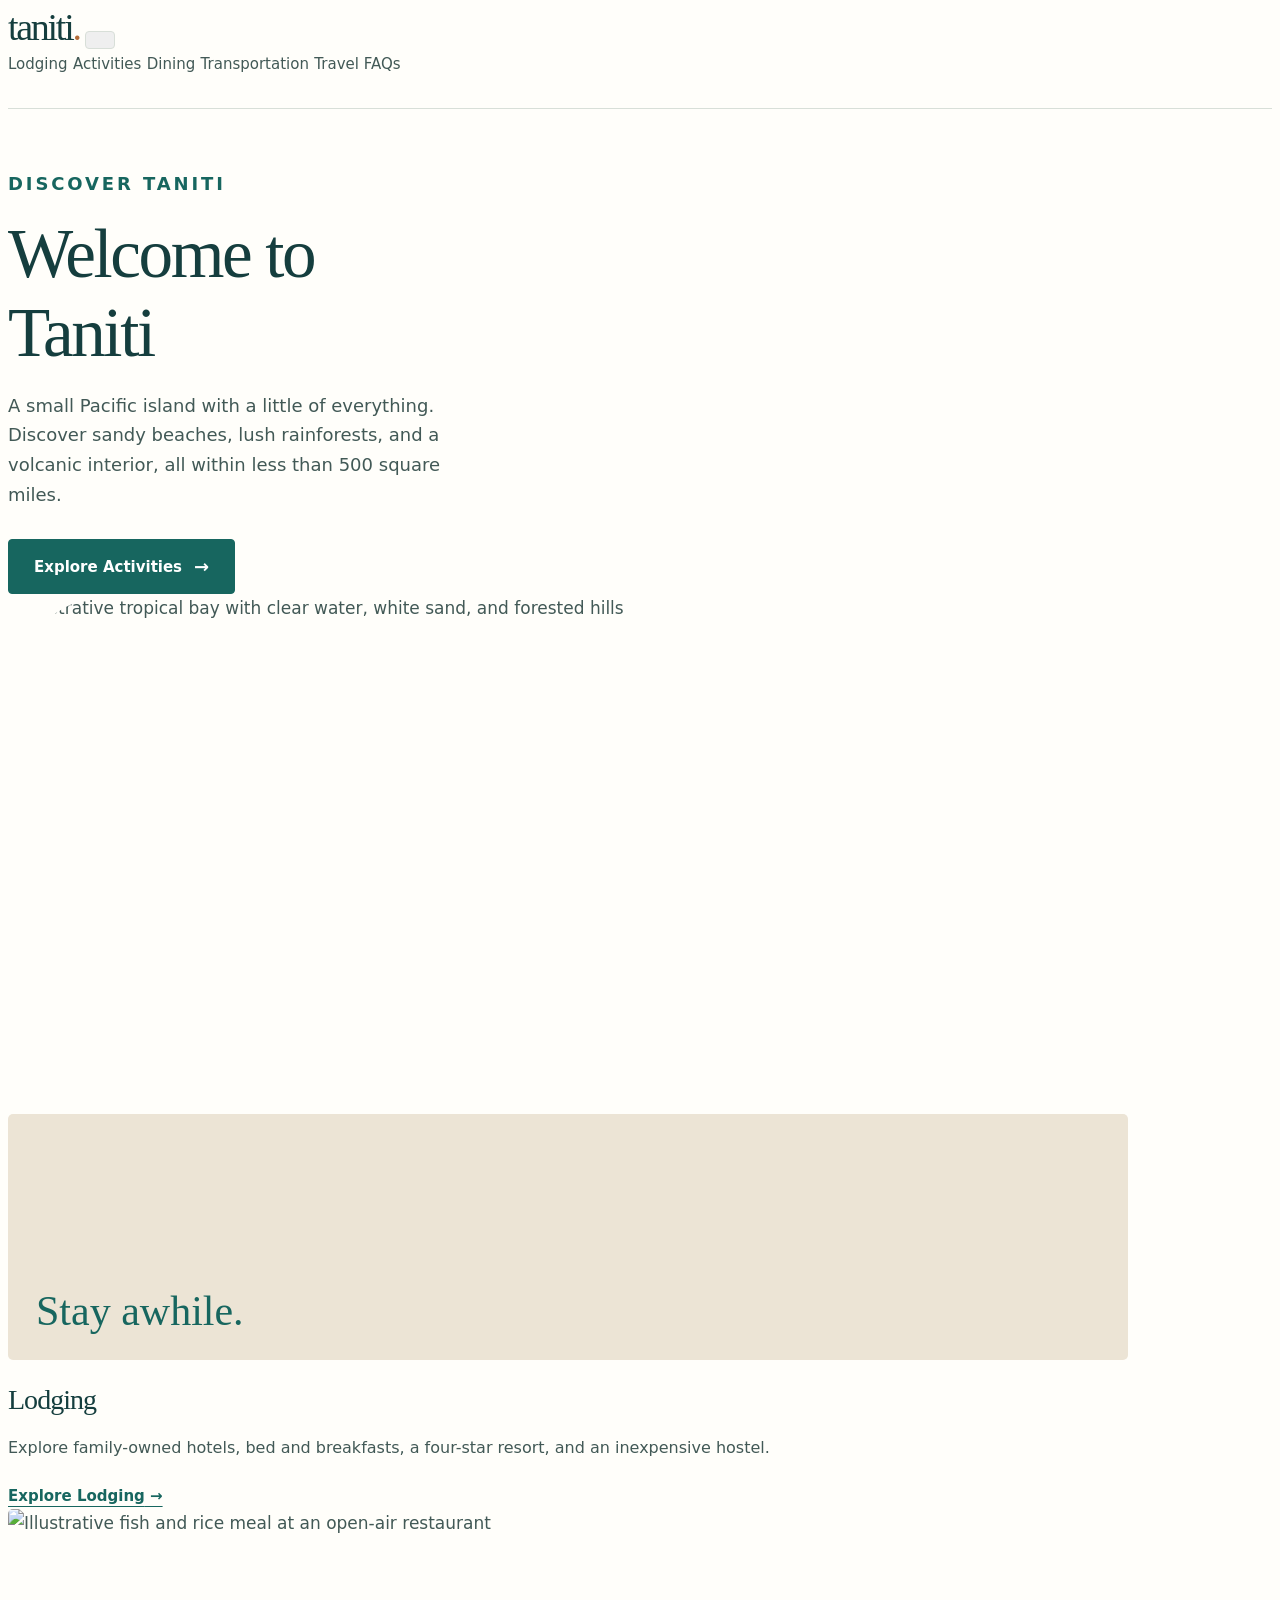
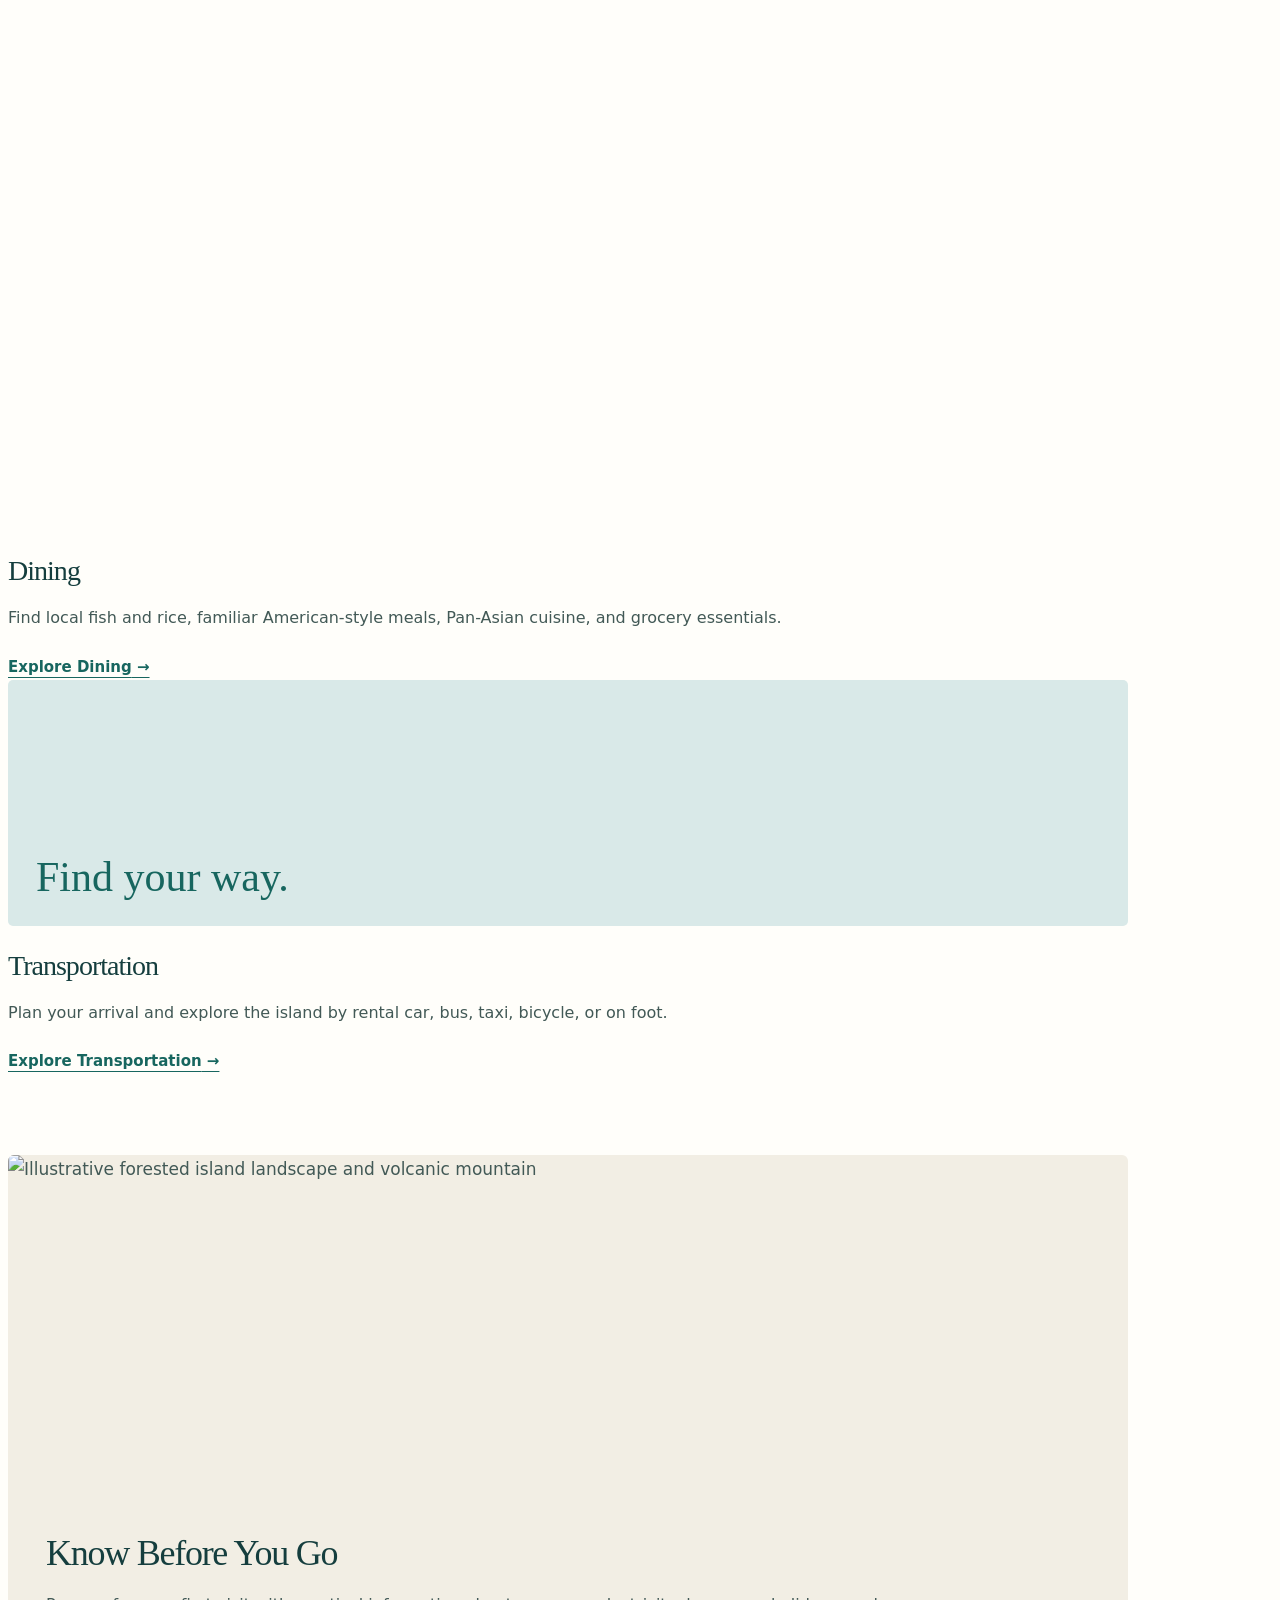
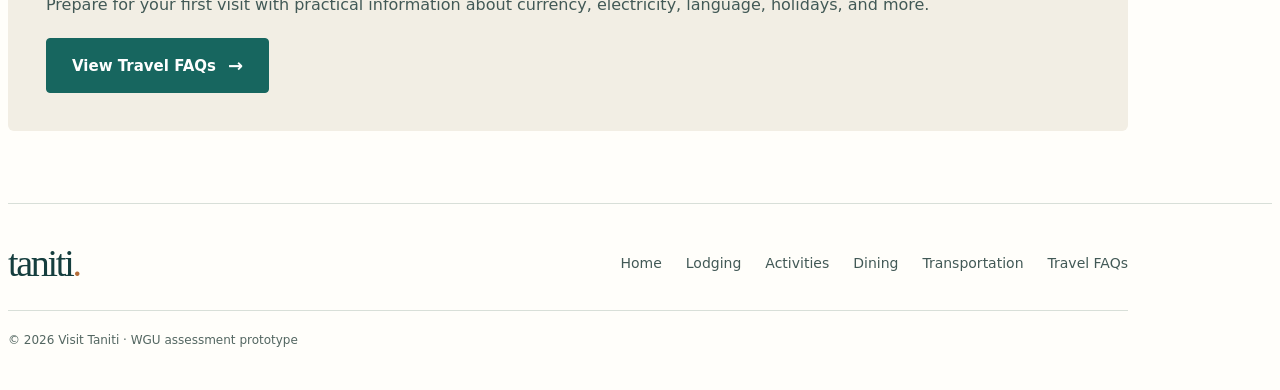
==== index.html @ 632cdb4e "initial commit" ====
<!doctype html>
<html lang="en">
<head>
  <meta charset="utf-8">
  <meta name="viewport" content="width=device-width, initial-scale=1">
  <meta name="description" content="Plan a visit to Taniti. Explore lodging, activities, dining, transportation, and essential travel information.">
  <title>Welcome to Taniti | Visit Taniti</title>
  <link rel="stylesheet" href="assets/vendor/bootstrap/bootstrap.min.css">
  <link rel="stylesheet" href="styles.css">
  <script src="assets/vendor/bootstrap/bootstrap.bundle.min.js" defer></script> 
  <script src="script.js" defer></script>
  <noscript>
  <style>
  .navbar-collapse.collapse {
    display: block;
  }
  .menu-toggle {
    display: none;
  }
  .accordion-collapse.collapse {
    display: block;
  }
  </style>
  </noscript>
</head>
<body>
  <a class="skip-link" href="#main-content">Skip to content</a>
  <header class="site-header navbar navbar-expand-md">
    <div class="container header-inner"> <a class="brand" href="index.html" aria-label="Visit Taniti home">taniti<span>.</span></a>
      <button class="menu-toggle navbar-toggler" data-bs-toggle="collapse" data-bs-target="#primary-navigation" type="button" aria-controls="primary-navigation" aria-expanded="false" aria-label="Toggle navigation menu"><span class="navbar-toggler-icon" aria-hidden="true"></span></button>
      <nav id="primary-navigation" class="collapse navbar-collapse" aria-label="Main navigation">
        <div class="primary-nav navbar-nav ms-auto">
          <a href="lodging.html">Lodging</a>
          <a href="activities.html">Activities</a>
          <a href="dining.html">Dining</a>
          <a href="transportation.html">Transportation</a>
          <a href="faqs.html">Travel FAQs</a>
        </div>
      </nav>
    </div>
  </header>
  <main id="main-content" class="container">
    <section class="hero row align-items-center">
      <div class="col-md-6">
        <p class="eyebrow">Discover Taniti</p>
        <h1>Welcome to<br>
          Taniti</h1>
        <p>A small Pacific island with a little of everything. Discover sandy beaches, lush rainforests, and a volcanic interior, all within less than 500 square miles.</p>
        <a class="button" href="activities.html">Explore Activities</a></div>
      <div class="col-md-6"> <img src="assets/coast.png" alt="Illustrative tropical bay with clear water, white sand, and forested hills" width="1536" height="1024" fetchpriority="high"></div>
    </section>
    <section class="section" aria-label="Plan your trip">
      <div class="row row-cols-1 row-cols-md-3 content-grid">
        <div class="col">
          <article class="image-card">
            <div class="card-visual sand" aria-hidden="true"><span class="visual-word">Stay awhile.</span></div>
            <h2 style="font-size:28px">Lodging</h2>
            <p>Explore family-owned hotels, bed and breakfasts, a four-star resort, and an inexpensive hostel.</p>
            <a class="text-link" href="lodging.html">Explore Lodging</a></article>
        </div>
        <div class="col">
          <article class="image-card"><img src="assets/local-cuisine.png" alt="Illustrative fish and rice meal at an open-air restaurant" width="1536" height="1024" loading="lazy" >
            <h2 style="font-size:28px">Dining</h2>
            <p>Find local fish and rice, familiar American-style meals, Pan-Asian cuisine, and grocery essentials.</p>
            <a class="text-link" href="dining.html">Explore Dining</a></article>
        </div>
        <div class="col">
          <article class="image-card">
            <div class="card-visual water" aria-hidden="true"><span class="visual-word">Find your way.</span></div>
            <h2 style="font-size:28px">Transportation</h2>
            <p>Plan your arrival and explore the island by rental car, bus, taxi, bicycle, or on foot.</p>
            <a class="text-link" href="transportation.html">Explore Transportation</a></article>
        </div>
      </div>
    </section>
    <section class="feature row g-0 align-items-center">
      <div class="col-md-6"><img src="assets/rainforest.png" alt="Illustrative forested island landscape and volcanic mountain" width="1536" height="1024" loading="lazy" ></div>
      <div class="feature-copy col-md-6">
        <h2>Know Before You Go</h2>
        <p>Prepare for your first visit with practical information about currency, electricity, language, holidays, and more.</p>
        <a class="button" href="faqs.html">View Travel FAQs</a></div>
    </section>
  </main>
  <footer class="site-footer">
    <div class="container">
      <div class="footer-top"><a class="brand" href="index.html" aria-label="Visit Taniti home">taniti<span>.</span></a>
        <nav class="footer-nav" aria-label="Footer navigation">
          <a href="index.html">Home</a>
          <a href="lodging.html">Lodging</a>
          <a href="activities.html">Activities</a>
          <a href="dining.html">Dining</a>
          <a href="transportation.html">Transportation</a>
          <a href="faqs.html">Travel FAQs</a>
        </nav>
      </div>
      <div class="credits">
        <p>© 2026 Visit Taniti · WGU assessment prototype</p>
      </div>
    </div>
  </footer>
</body>
</html>
---- styles.css ----
:root {
  --ink: #153e3e;
  --body: #425956;
  --teal: #17665f;
  --teal-dark: #104c47;
  --paper: #fffefa;
  --sand: #f2eee4;
  --line: #d8dfd8;
  --muted: #e7eeea;
  --accent: #b46c38;
  --width: 1120px;
}
html {
  scroll-padding-top: 24px;
}
body {
  background: var(--paper);
  color: var(--body);
  font: 17px/1.65 Inter, system-ui, sans-serif;
}
a {
  color: var(--teal);
  text-underline-offset: 5px;
}
a:hover {
  color: var(--teal-dark);
}
img {
  display: block;
  width: 100%;
  height: auto;
}
h1,
h2,
h3 {
  color: var(--ink);
  line-height: 1.15;
  margin: 0 0 18px;
  letter-spacing: -0.035em;
}
h1,
h2 {
  font-family: Baskervville, Georgia, serif;
  font-weight: 400;
}
h1 {
  font-size: clamp(44px, 5.4vw, 72px);
}
h2 {
  font-size: clamp(32px, 3.5vw, 44px);
}
h3 {
  font-size: 22px;
  font-weight: 650;
  letter-spacing: -0.025em;
}
p {
  margin: 0 0 20px;
}
:focus-visible {
  outline: 3px solid #b46c38;
  outline-offset: 5px;
}
.container {
  width: min(var(--width), calc(100% - 64px));
  max-width: var(--width);
  padding-inline: 0;
}
.skip-link {
  position: absolute;
  top: -100px;
  left: 12px;
  z-index: 20;
  padding: 12px 20px;
  background: white;
}
.skip-link:focus {
  top: 12px;
}
.site-header {
  border-bottom: 1px solid var(--line);
  background: var(--paper);
}
.header-inner {
  min-height: 100px;
  gap: 32px;
}
.brand {
  color: var(--ink);
  text-decoration: none;
  font: 400 38px/1 Baskervville, Georgia, serif;
  letter-spacing: -0.06em;
}
.brand span {
  color: var(--accent);
}
.primary-nav {
  gap: 28px;
  align-items: center;
}
.primary-nav a {
  color: var(--body);
  text-decoration: none;
  font-size: 15px;
  padding: 12px 0;
  white-space: nowrap;
}
.primary-nav a:hover,
.primary-nav a[aria-current] {
  color: var(--teal);
  text-decoration: underline;
  text-decoration-thickness: 2px;
}
.menu-toggle {
  border: 1px solid var(--line);
  border-radius: 4px;
  padding: 8px 14px;
  color: var(--ink);
}
.button {
  display: inline-flex;
  align-items: center;
  justify-content: center;
  padding: 13px 25px;
  background: var(--teal);
  color: white;
  border: 1px solid var(--teal);
  border-radius: 4px;
  font-size: 15px;
  font-weight: 600;
  text-decoration: none;
  line-height: 1.5;
  gap: 12px;
}
.button::after {
  content: "→";
  font-size: 18px;
}
.button:hover {
  background: var(--teal-dark);
  color: white;
}
.button.no-arrow::after {
  content: none;
}
.text-link {
  display: inline-block;
  font-size: 15px;
  font-weight: 650;
}
.text-link::after {
  content: " →";
}
.eyebrow {
  color: var(--teal);
  text-transform: uppercase;
  font-size: 12px;
  font-weight: 700;
  letter-spacing: 0.16em;
  margin-bottom: 15px;
}
.page-intro {
  text-align: center;
  max-width: 740px;
  margin: auto;
  padding: 76px 0 60px;
}
.page-intro p:last-child {
  margin-bottom: 0;
}
.section {
  padding-block: 40px;
}
.section-heading {
  margin-bottom: 30px;
}
.section-heading p {
  max-width: 660px;
  margin: 0 auto 2rem;
}
.hero {
  --bs-gutter-x: 60px;
  padding-block: 60px 40px;
}
.hero p {
  max-width: 440px;
  font-size: 18px;
}
.hero .button {
  margin-top: 10px;
}
.hero img {
  height: 440px;
  object-fit: cover;
  border-radius: 110px 4px 4px 4px;
}
.content-grid {
  --bs-gutter-x: 32px;
  --bs-gutter-y: 32px;
}
.image-card img {
  aspect-ratio: 1.8;
  object-fit: cover;
  border-radius: 5px;
  margin-bottom: 24px;
}
.image-card h3 {
  margin-bottom: 12px;
}
.image-card p {
  font-size: 16px;
}
.card-visual {
  height: 190px;
  border-radius: 5px;
  background: var(--muted);
  padding: 28px;
  display: flex;
  align-items: flex-end;
  margin-bottom: 24px;
}
.card-visual .visual-word {
  font: 400 42px/1 Baskervville, Georgia, serif;
  color: var(--teal);
}
.card-visual.sand {
  background: #ece4d5;
}
.card-visual.water {
  background: #d9e9e8;
}
.feature {
  background: var(--sand);
  border-radius: 6px;
  overflow: hidden;
  margin-block: 40px 72px;
}
.feature img {
  height: 340px;
  object-fit: cover;
}
.feature-copy {
  padding: 38px;
}
.feature h2 {
  font-size: 36px;
}
.feature p {
  font-size: 16px;
}
.info-grid {
  --bs-gutter-y: 36px;
}
.info-item {
  display: flex;
  gap: 20px;
  align-items: flex-start;
}
.info-item .icon {
  flex: 0 0 48px;
  width: 48px;
  height: 48px;
  background: var(--muted);
  border-radius: 50%;
  display: grid;
  place-items: center;
  color: var(--teal);
  font-size: 22px;
  font-weight: 500;
}
.info-item p {
  font-size: 16px;
  margin-bottom: 0;
}
.info-item h3 {
  margin: 3px 0 12px;
}
.note {
  border-top: 1px solid var(--line);
  padding-block: 30px;
}
.note h2 {
  font-size: 30px;
}
.narrow {
  max-width: 850px;
  margin-inline: auto;
}
.reservation-link {
  margin-bottom: 32px;
}
.reservation {
  padding-top: 34px;
  border-top: 1px solid var(--line);
  scroll-margin-top: 20px;
}
.reservation ol {
  padding-left: 24px;
}
.reservation li {
  margin-bottom: 10px;
}
.sample-listing {
  background: var(--sand);
  padding: 28px;
  margin-top: 28px;
  border-radius: 5px;
  display: flex;
  justify-content: space-between;
  gap: 28px;
  align-items: center;
}
.sample-listing p {
  margin: 0;
  font-size: 15px;
}
.sample-listing .button {
  flex-shrink: 0;
}
.sample-label {
  display: block;
  font-size: 12px;
  color: var(--body);
  font-weight: 600;
  margin-bottom: 10px;
}
.sample-listing h3 {
  margin-bottom: 8px;
}
.cta {
  text-align: center;
  padding: 48px 28px;
  background: var(--sand);
  border-radius: 5px;
  margin: 32px 0 72px;
}
.cta h2 {
  margin-bottom: 14px;
}
.cta p {
  max-width: 650px;
  margin: 0 auto 22px;
}
.meta {
  color: var(--teal);
  font-size: 13px;
  font-weight: 650;
  margin-bottom: 12px;
}
.dining-feature {
  height: 260px;
  object-fit: cover;
  border-radius: 5px;
  margin-bottom: 32px;
}
.restaurant-card {
  border-top: 2px solid var(--teal);
  padding-top: 22px;
}
.restaurant-card p {
  font-size: 16px;
}
.faq-list {
  margin: 0 auto 48px;
  max-width: 850px;
  --bs-accordion-bg: transparent;
  --bs-accordion-border-color: var(--line);
  --bs-accordion-btn-color: var(--ink);
  --bs-accordion-active-color: var(--ink);
  --bs-accordion-active-bg: transparent;
}
.faq-list .accordion-item:first-child { border-top: 1px solid var(--line); }
.faq-list .accordion-item:last-child { border-bottom: 1px solid var(--line); }
.faq-list .accordion-button {
  padding: 25px 0;
  font: 600 17px/1.5 Inter, system-ui, sans-serif;
  letter-spacing: normal;
  box-shadow: none;
  gap: 20px;
}
.faq-list .accordion-button::after {
  content: '+';
  background: none;
  width: 26px;
  height: auto;
  color: var(--teal);
  font-size: 26px;
  font-weight: 400;
  transform: none;
}
.faq-list .accordion-button:not(.collapsed)::after { content: '−'; }
.faq-list .accordion-body { padding: 0 32px 0 0; font-size: 16px; }
.arrival-card {
  border: 1px solid var(--line);
  border-radius: 5px;
  overflow: hidden;
}
.arrival-body {
  padding: 26px;
}
.arrival-body p {
  font-size: 16px;
  margin-bottom: 0;
}
.arrival-title {
  padding: 32px;
  background: var(--muted);
  color: var(--teal);
  font: 400 36px/1.3 Baskervville, Georgia, serif;
  min-height: 145px;
  display: flex;
  align-items: end;
}
.site-footer {
  border-top: 1px solid var(--line);
  padding: 40px 0 25px;
  margin-top: 36px;
}
.footer-top {
  display: flex;
  justify-content: space-between;
  gap: 30px;
  align-items: center;
  margin-bottom: 28px;
}
.footer-nav {
  display: flex;
  flex-wrap: wrap;
  gap: 12px 24px;
}
.footer-nav a {
  font-size: 14px;
  color: var(--body);
  text-decoration: none;
}
.footer-nav a:hover {
  text-decoration: underline;
}
.credits {
  border-top: 1px solid var(--line);
  padding-top: 20px;
  font-size: 12px;
  line-height: 1.6;
  color: #536661;
}
.credits p {
  margin-bottom: 7px;
}
.modal { --bs-modal-width: 580px; }
.modal-content {
  border: 0;
  border-radius: 8px;
  color: var(--body);
  background: var(--paper);
}
.modal-body { padding: 36px; }
.modal-backdrop { --bs-backdrop-bg: #0c2624; --bs-backdrop-opacity: .65; }
.modal h2 { padding-right: 30px; font-size: 34px; }
.modal ul { padding-left: 22px; }
.modal li { margin-bottom: 10px; }
.dialog-close {
  position: absolute;
  top: 12px;
  right: 12px;
  width: 40px;
  height: 40px;
  border: 0;
  color: var(--ink);
  background: var(--muted);
  border-radius: 50%;
  font-size: 24px;
}
.dialog-notice {
  background: var(--sand);
  padding: 16px;
  font-size: 14px;
  border-radius: 4px;
}
@media (max-width: 900px) {
  .primary-nav {
    gap: 18px;
  }
  .primary-nav a {
    font-size: 14px;
  }
  .hero {
    --bs-gutter-x: 32px;
  }
  .hero img {
    height: 390px;
  }
  .footer-top {
    align-items: flex-start;
    flex-direction: column;
  }
  .sample-listing {
    align-items: flex-start;
    flex-direction: column;
  }
}
@media (max-width: 767.98px) {
  .container {
    width: calc(100% - 40px);
  }
  .site-header > .header-inner {
    /* Reserve the same top row throughout the collapse animation. */
    display: grid;
    grid-template-columns: 1fr auto;
    grid-template-rows: 80px auto;
    min-height: 80px;
    gap: 0;
  }
  .header-inner > .navbar-collapse {
    grid-column: 1 / -1;
    grid-row: 2;
    width: 100%;
  }
  .brand {
    font-size: 34px;
  }
  .primary-nav {
    width: 100%;
    align-items: stretch;
    gap: 0;
    padding: 12px 0 20px;
  }
  .primary-nav a {
    padding: 10px 0;
    font-size: 16px;
  }
  .hero {
    padding-top: 36px;
    --bs-gutter-x: 0;
    row-gap: 32px;
  }
  .hero img {
    height: 300px;
    border-top-left-radius: 70px;
  }
  .hero p {
    font-size: 17px;
  }
  .page-intro {
    padding: 46px 0 36px;
  }
  .section {
    padding-block: 26px;
  }
  .feature {
    margin-block: 26px 40px;
  }
  .feature img {
    height: 230px;
  }
  .feature-copy {
    padding: 28px;
  }
  .card-visual {
    height: 150px;
  }
  .cta {
    padding: 32px 22px;
    margin-bottom: 40px;
  }
  .cta h2 {
    font-size: 33px;
  }
  .faq-list .accordion-button {
    font-size: 16px;
  }
  .footer-nav {
    gap: 16px 24px;
  }
  .modal-body {
    padding: 28px;
  }
}

/* Keep the original header dimensions while Bootstrap controls collapse. */
.site-header.navbar { padding: 0; }
.site-header .navbar-collapse { flex-grow: 0; }
.menu-toggle { line-height: 1.65; font-size: 17px; }
.accordion-button:focus-visible, .menu-toggle:focus-visible { outline: 3px solid var(--accent); outline-offset: 5px; box-shadow: none; }
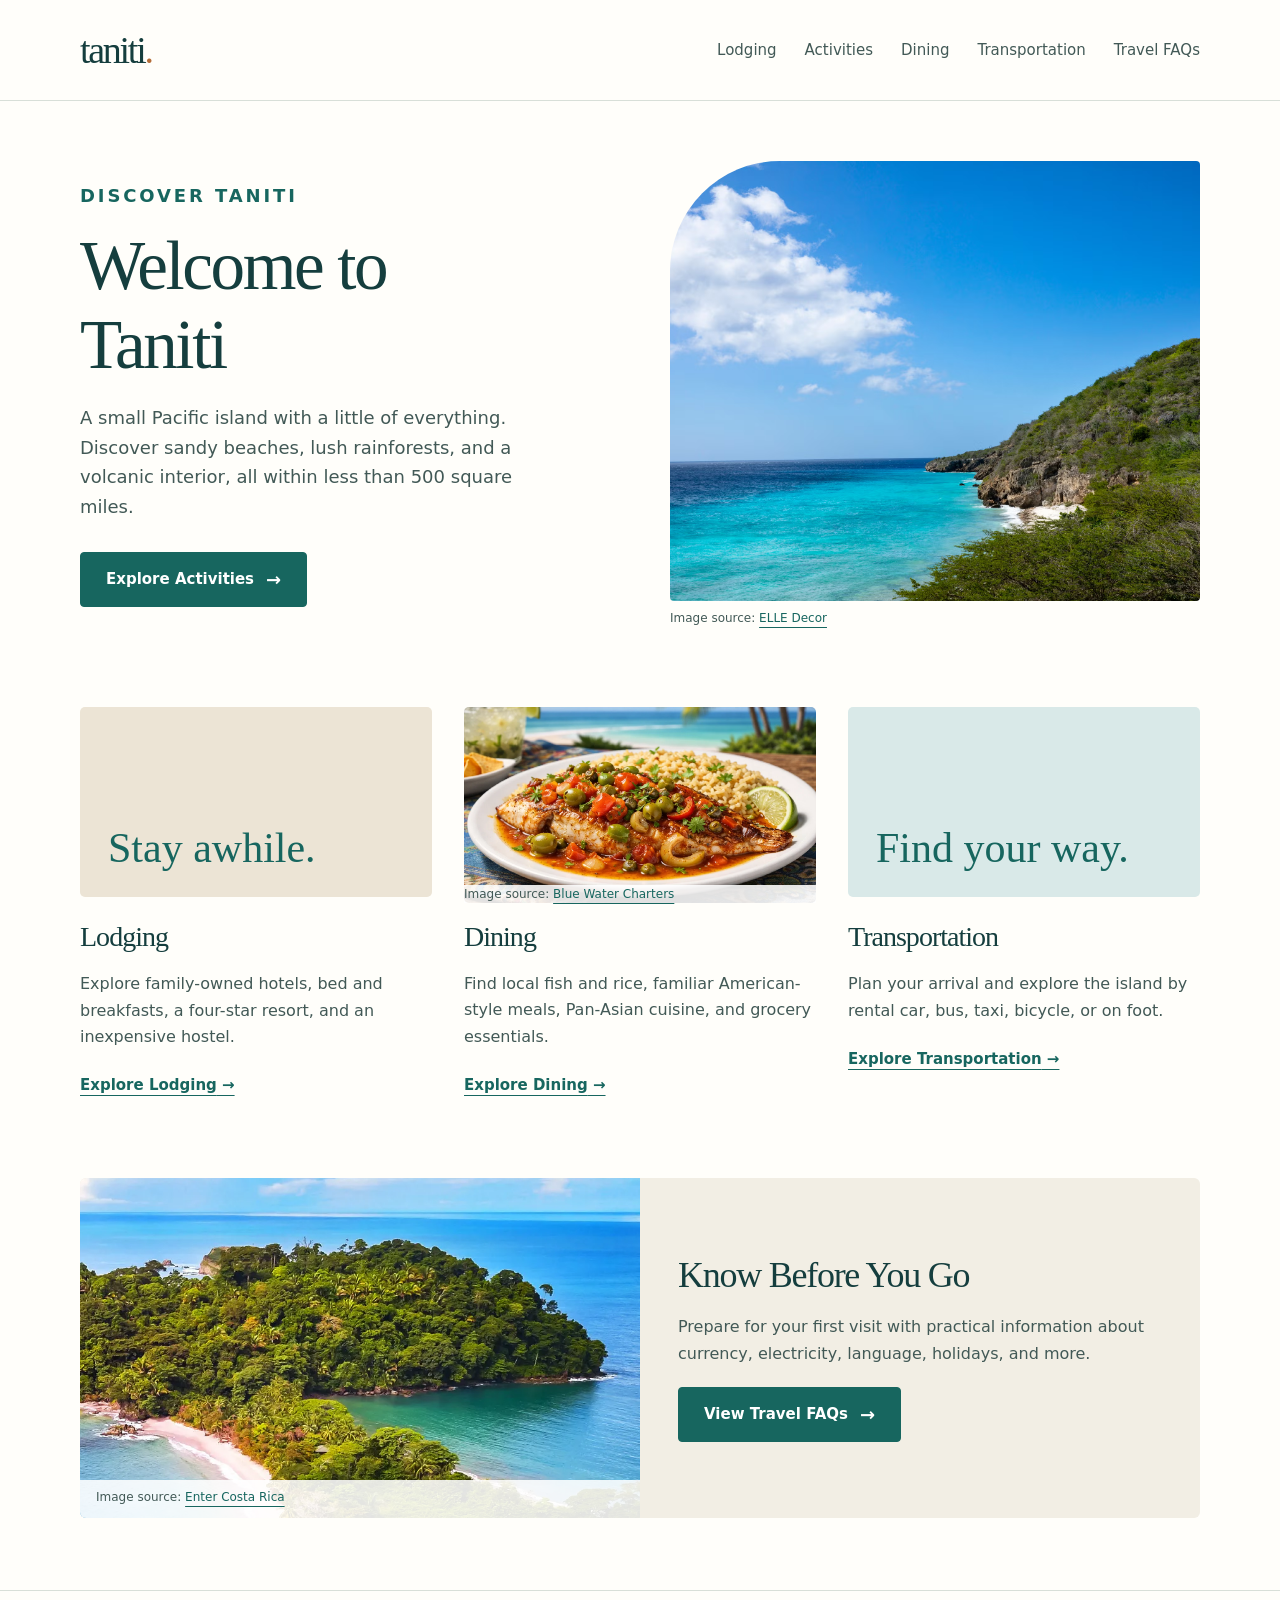
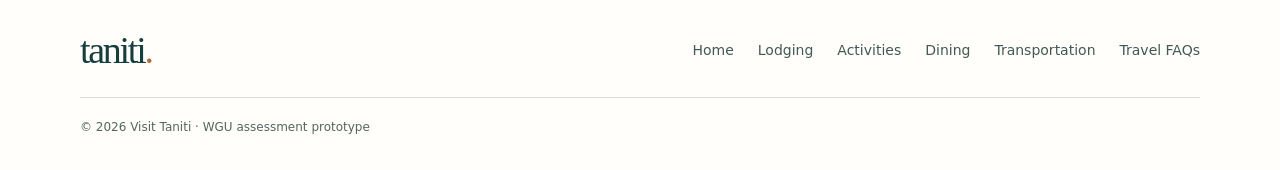
==== commit 1c1f9bc2: "update images, add captions" ====
--- a/index.html
+++ b/index.html
@@ -47,7 +47,10 @@
           Taniti</h1>
         <p>A small Pacific island with a little of everything. Discover sandy beaches, lush rainforests, and a volcanic interior, all within less than 500 square miles.</p>
         <a class="button" href="activities.html">Explore Activities</a></div>
-      <div class="col-md-6"> <img src="assets/coast.png" alt="Illustrative tropical bay with clear water, white sand, and forested hills" width="1536" height="1024" fetchpriority="high"></div>
+      <div class="col-md-6"> <figure class="image-figure">
+          <img src="assets/coast.png" alt="tropical bay with clear water, white sand, and forested hills" width="1536" height="1024" fetchpriority="high">
+          <figcaption class="figure-caption">Image source: <a href="https://www.elledecor.com/life-culture/travel/g42723946/white-sand-beaches/">ELLE Decor</a></figcaption>
+        </figure></div>
     </section>
     <section class="section" aria-label="Plan your trip">
       <div class="row row-cols-1 row-cols-md-3 content-grid">
@@ -59,7 +62,10 @@
             <a class="text-link" href="lodging.html">Explore Lodging</a></article>
         </div>
         <div class="col">
-          <article class="image-card"><img src="assets/local-cuisine.png" alt="Illustrative fish and rice meal at an open-air restaurant" width="1536" height="1024" loading="lazy" >
+          <article class="image-card"><figure class="image-figure">
+          <img src="assets/local-cuisine.png" alt="fish and rice meal at an open-air restaurant" width="1536" height="1024" loading="lazy" >
+          <figcaption class="figure-caption">Image source: <a href="https://www.bluewatercharter30a.com/red-snapper-recipes">Blue Water Charters</a></figcaption>
+        </figure>
             <h2 style="font-size:28px">Dining</h2>
             <p>Find local fish and rice, familiar American-style meals, Pan-Asian cuisine, and grocery essentials.</p>
             <a class="text-link" href="dining.html">Explore Dining</a></article>
@@ -74,7 +80,10 @@
       </div>
     </section>
     <section class="feature row g-0 align-items-center">
-      <div class="col-md-6"><img src="assets/rainforest.png" alt="Illustrative forested island landscape and volcanic mountain" width="1536" height="1024" loading="lazy" ></div>
+      <div class="col-md-6"><figure class="image-figure">
+          <img src="assets/rainforest.png" alt="forested island landscape and volcanic mountain" width="1536" height="1024" loading="lazy" >
+          <figcaption class="figure-caption">Image source: <a href="https://www.entercostarica.com/destinations/central-pacific/manuel-antonio">Enter Costa Rica</a></figcaption>
+        </figure></div>
       <div class="feature-copy col-md-6">
         <h2>Know Before You Go</h2>
         <p>Prepare for your first visit with practical information about currency, electricity, language, holidays, and more.</p>
--- a/styles.css
+++ b/styles.css
@@ -29,6 +29,28 @@
   display: block;
   width: 100%;
   height: auto;
+}
+.image-figure {
+  margin: 0;
+}
+.image-figure .figure-caption {
+  margin-top: 8px;
+  color: var(--body);
+  font-size: 12px;
+  line-height: 1.5;
+}
+.content-grid .image-figure .figure-caption {
+    margin-top: -18px;
+    background: #ffffffe0;
+    z-index: 1;
+    position: relative;
+    margin-bottom: 18px;
+}
+.feature .figure-caption {
+    margin-top: -38px;
+    padding: 8px 16px 12px;
+    background: #ffffffe0;
+    position: relative;
 }
 h1,
 h2,
@@ -202,10 +224,10 @@
   aspect-ratio: 1.8;
   object-fit: cover;
   border-radius: 5px;
-  margin-bottom: 24px;
 }
 .image-card h3 {
   margin-bottom: 12px;
+  margin-top: 24px;
 }
 .image-card p {
   font-size: 16px;
@@ -351,6 +373,8 @@
   height: 260px;
   object-fit: cover;
   border-radius: 5px;
+}
+.dining-figure {
   margin-bottom: 32px;
 }
 .restaurant-card {
